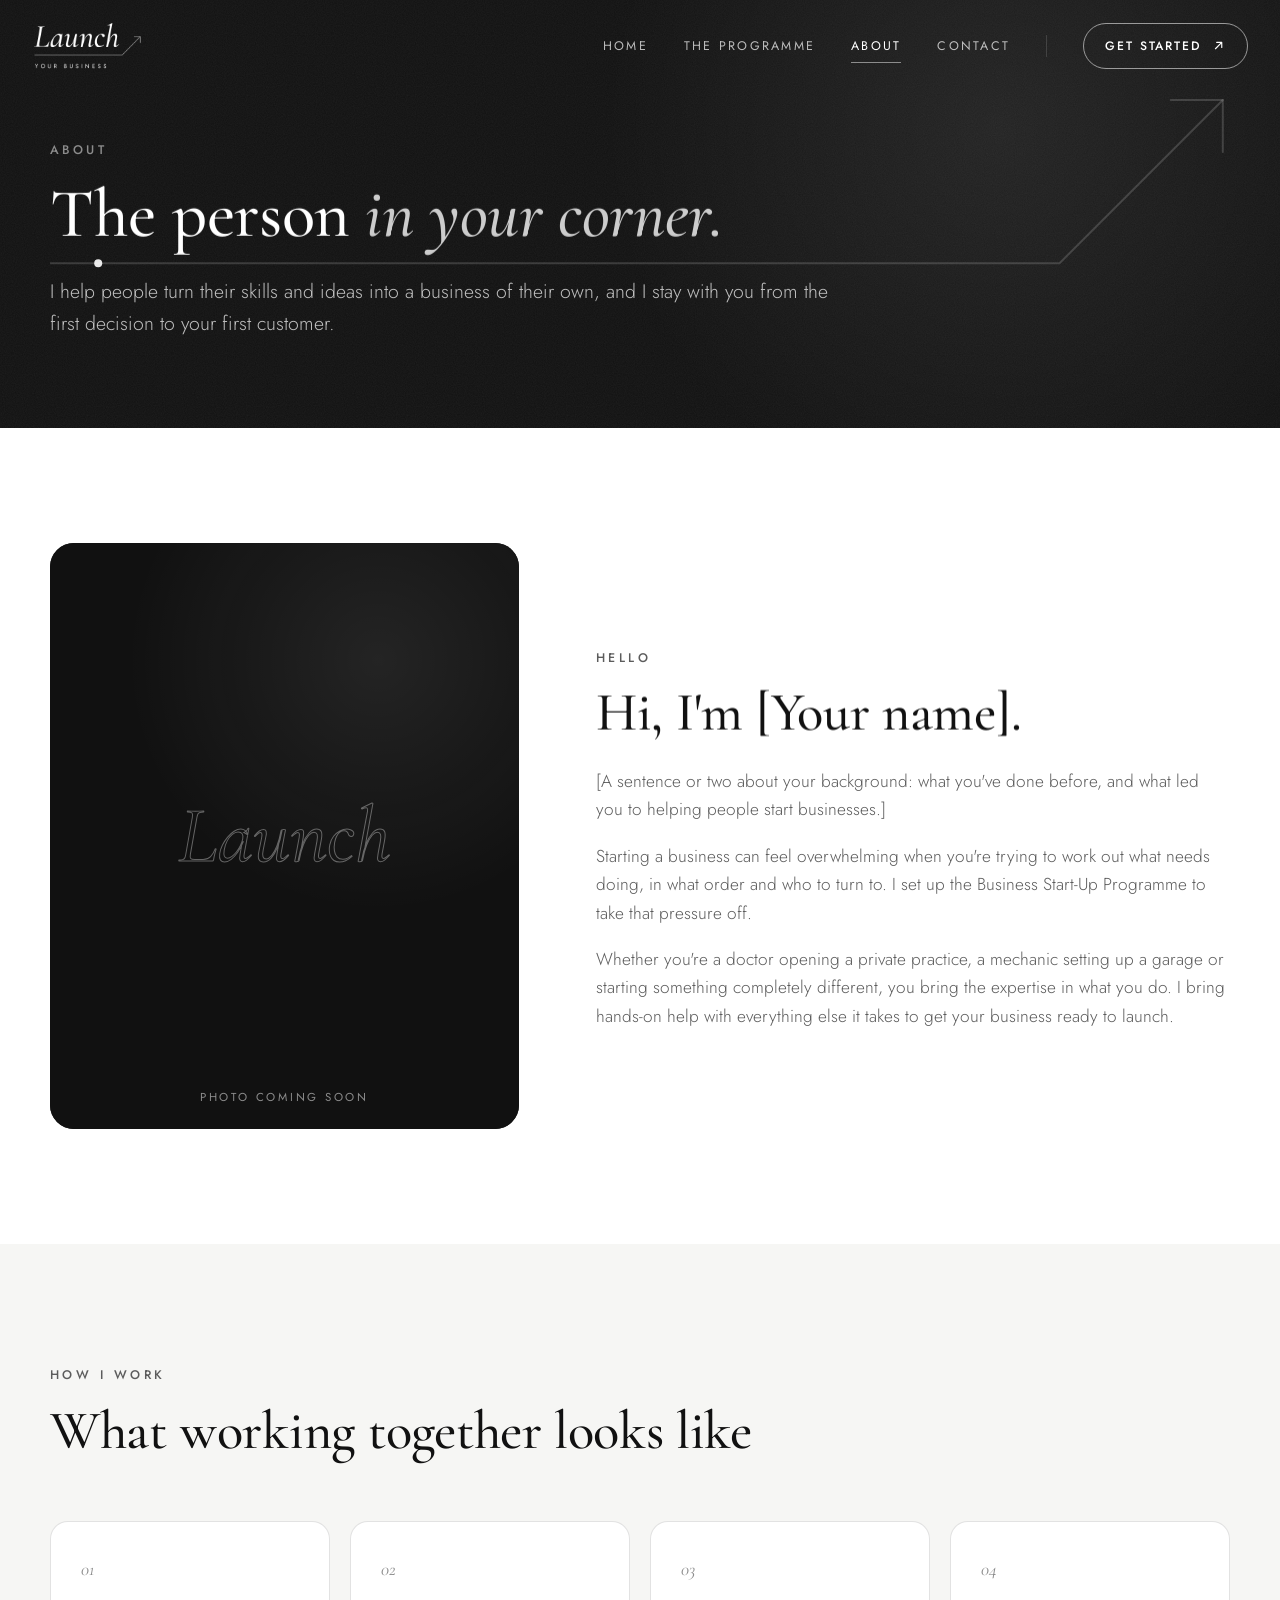
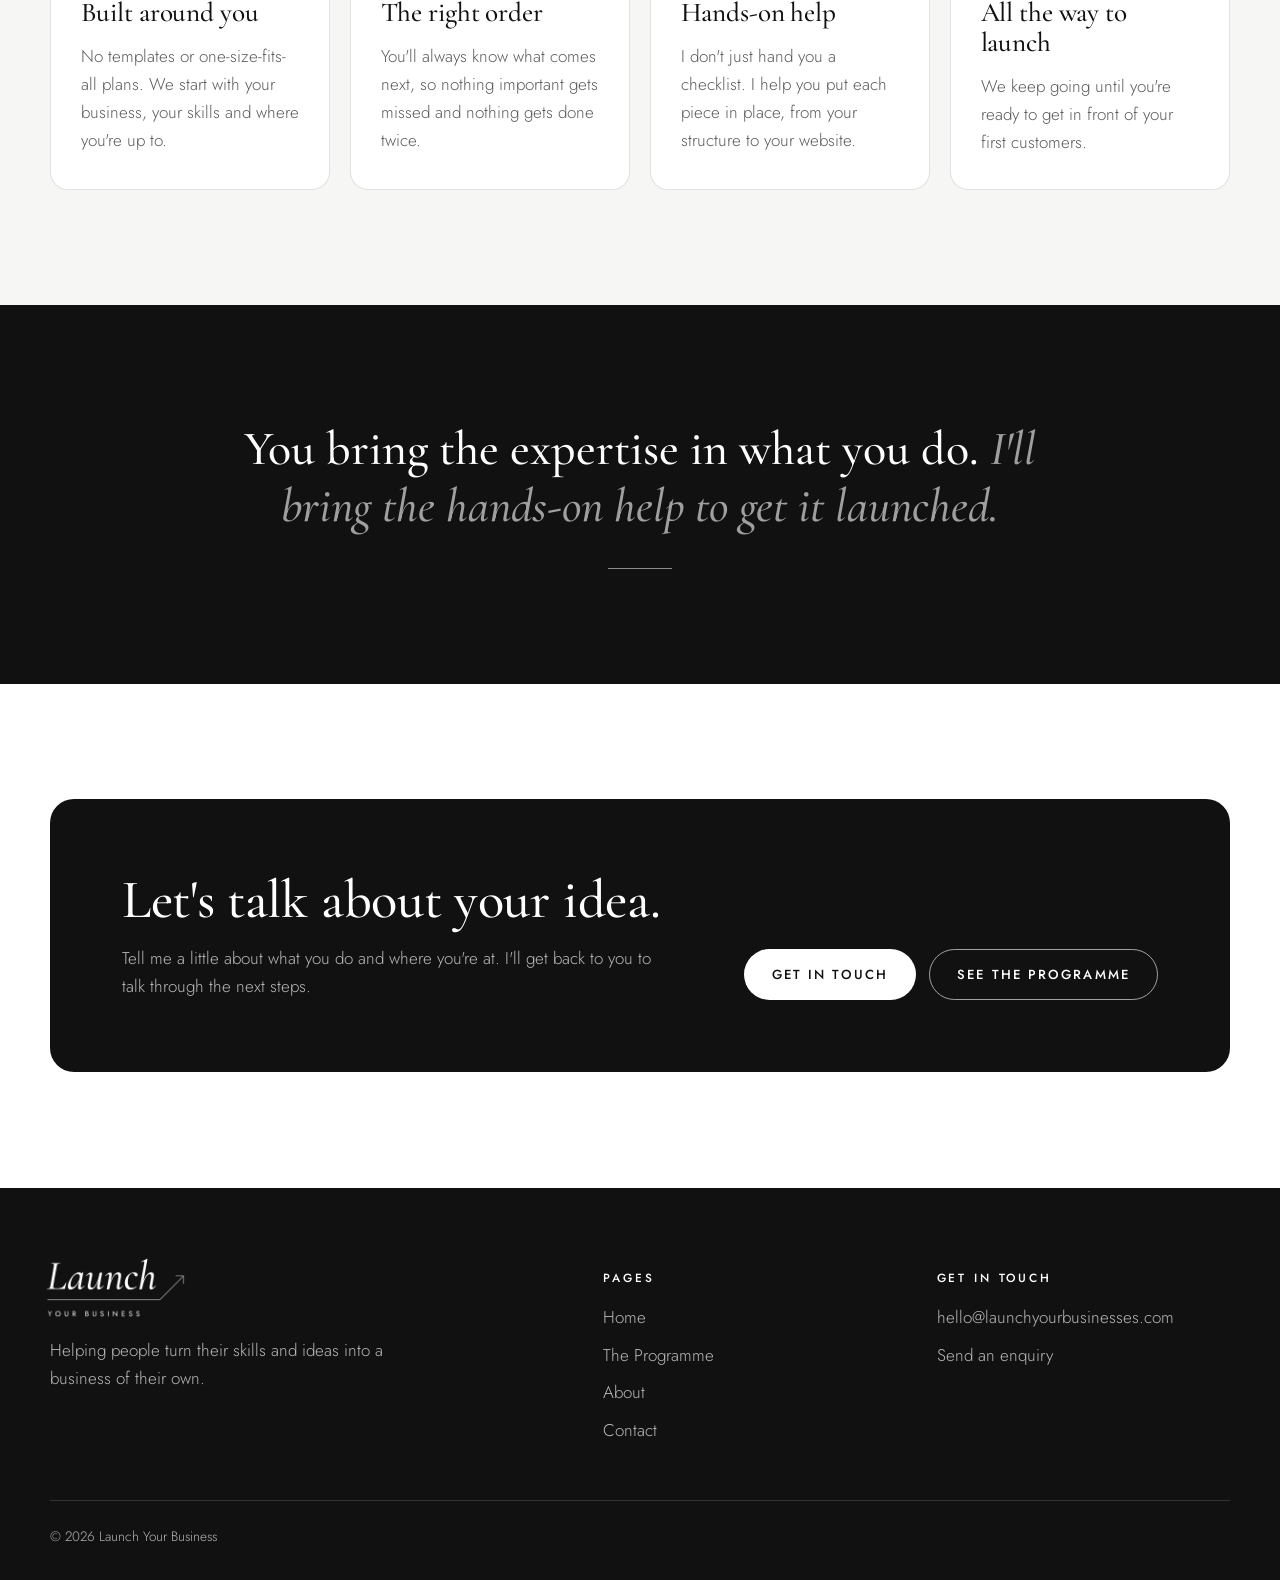
==== about/index.html @ cf75a1b1 "Add Launch Your Business site: pages, styles, brand assets, SEO files Co-Authored-By: Claude Opus 5." ====
<!DOCTYPE html>
<!--
  ============================================================
  Website designed & developed by BuildYourWeb
  https://buildyourweb.ae
  Crafted for Launch Your Business - Business Start-Up Programme.
  (c) BuildYourWeb. All rights reserved.
  ============================================================
-->
<html lang="en-GB">
  <head>
    <meta charset="UTF-8" />
    <meta name="viewport" content="width=device-width, initial-scale=1.0, viewport-fit=cover" />
    <title>About | Launch Your Business</title>
    <meta name="description" content="Meet the person behind Launch Your Business, and how the Business Start-Up Programme helps you turn your skills into a business of your own." />
    <meta name="theme-color" content="#111111" />
    <meta name="apple-mobile-web-app-status-bar-style" content="black" />
    <script>document.documentElement.classList.add("js");</script>
    <link rel="canonical" href="https://www.launchyourbusinesses.com/about/" />

    <link rel="icon" type="image/png" href="../assets/logo/favicon.png?v=1" />
    <link rel="apple-touch-icon" href="../assets/logo/favicon.png?v=1" />

    <meta property="og:type" content="website" />
    <meta property="og:url" content="https://www.launchyourbusinesses.com/about/" />
    <meta property="og:title" content="About | Launch Your Business" />
    <meta property="og:description" content="The person in your corner while you launch your business." />
    <meta property="og:image" content="https://www.launchyourbusinesses.com/assets/logo/lyb-logo.png" />
    <meta property="og:site_name" content="Launch Your Business" />
    <meta property="og:locale" content="en_GB" />
    <meta name="twitter:card" content="summary_large_image" />

    <link rel="preconnect" href="https://fonts.googleapis.com" />
    <link rel="preconnect" href="https://fonts.gstatic.com" crossorigin />
    <link href="https://fonts.googleapis.com/css2?family=Cormorant+Garamond:ital,wght@0,500;0,600;1,500&family=Jost:wght@300;400;500&display=swap" rel="stylesheet" />
    <link rel="stylesheet" href="../assets/css/style.css?v=24" />
  </head>
  <body data-page="about">
    <a class="skip-link" href="#main">Skip to content</a>
    <header class="site-header">
      <div class="container nav-wrap">
        <a class="logo" href="../" aria-label="Launch Your Business home">
          <img src="../assets/logo/lyb-logo-transparent.png" alt="Launch Your Business" width="2400" height="1071" decoding="async" />
        </a>
        <nav class="nav" id="site-nav" aria-label="Main">
          <ul class="nav-links">
            <li><a href="../" data-page-link="home">Home</a></li>
            <li><a href="../programme/" data-page-link="programme">The Programme</a></li>
            <li><a href="./" data-page-link="about">About</a></li>
            <li><a href="../contact/" data-page-link="contact">Contact</a></li>
          </ul>
          <span class="nav-divider" aria-hidden="true"></span>
          <a class="nav-cta" href="../contact/">Get started <svg viewBox="0 0 24 24" fill="none" stroke="currentColor" stroke-width="1.8" stroke-linecap="round" stroke-linejoin="round" aria-hidden="true"><path d="M7 17 17 7M9 7h8v8"/></svg></a>
        </nav>
        <button class="menu-toggle" aria-expanded="false" aria-controls="site-nav" aria-label="Open menu"><span></span><span></span><span></span></button>
      </div>
      <span class="scroll-progress" aria-hidden="true"></span>
    </header>

    <main id="main">
      <section class="hero hero--page">
        <svg class="hero-line" viewBox="0 0 1000 420" fill="none" aria-hidden="true">
          <path id="heroPath" d="M0 400 H700 L940 160" pathLength="1" stroke="currentColor" stroke-width="3" stroke-linecap="round" stroke-linejoin="round" />
          <path d="M862 160 H940 V238" pathLength="1" stroke="currentColor" stroke-width="3" stroke-linecap="round" stroke-linejoin="round" />
          <circle class="hero-dot" r="4"><animateMotion dur="9s" repeatCount="indefinite" begin="1.3s"><mpath href="#heroPath" /></animateMotion></circle>
        </svg>
        <div class="container hero-inner">
          <span class="eyebrow hero-anim">About</span>
          <h1 data-split>The person <em>in your corner.</em></h1>
          <p class="lead hero-anim" style="--i:1">I help people turn their skills and ideas into a business of their own, and I stay with you from the first decision to your first customer.</p>
        </div>
      </section>

      <section class="section">
        <div class="container about-intro">
          <figure class="portrait reveal">
            <!-- Replace with the owner's photo: <img src="../assets/images/owner.jpg" alt="[Name], founder of Launch Your Business" /> -->
            <div class="portrait-placeholder" aria-hidden="true">
              <span class="portrait-mark">Launch</span>
              <span class="portrait-note">Photo coming soon</span>
            </div>
          </figure>
          <div class="about-copy">
            <span class="eyebrow reveal">Hello</span>
            <h2 data-split>Hi, I'm [Your name].</h2>
            <div class="about-body reveal">
              <p>[A sentence or two about your background: what you've done before, and what led you to helping people start businesses.]</p>
              <p>Starting a business can feel overwhelming when you're trying to work out what needs doing, in what order and who to turn to. I set up the Business Start-Up Programme to take that pressure off.</p>
              <p>Whether you're a doctor opening a private practice, a mechanic setting up a garage or starting something completely different, you bring the expertise in what you do. I bring hands-on help with everything else it takes to get your business ready to launch.</p>
            </div>
          </div>
        </div>
      </section>

      <section class="section section--paper">
        <div class="container">
          <div class="section-head reveal">
            <span class="eyebrow">How I work</span>
            <h2 data-split>What working together looks like</h2>
          </div>
          <ul class="areas values swipe-row">
            <li class="area reveal">
              <span class="area-num">01</span>
              <h3>Built around you</h3>
              <p>No templates or one-size-fits-all plans. We start with your business, your skills and where you're up to.</p>
            </li>
            <li class="area reveal">
              <span class="area-num">02</span>
              <h3>The right order</h3>
              <p>You'll always know what comes next, so nothing important gets missed and nothing gets done twice.</p>
            </li>
            <li class="area reveal">
              <span class="area-num">03</span>
              <h3>Hands-on help</h3>
              <p>I don't just hand you a checklist. I help you put each piece in place, from your structure to your website.</p>
            </li>
            <li class="area reveal">
              <span class="area-num">04</span>
              <h3>All the way to launch</h3>
              <p>We keep going until you're ready to get in front of your first customers.</p>
            </li>
          </ul>
          <span class="swipe-hint" aria-hidden="true">Swipe to see more →</span>
        </div>
      </section>

      <section class="section dark">
        <div class="container quote reveal">
          <p data-scrub>You bring the expertise in what you do. <em>I'll bring the hands-on help to get it launched.</em></p>
          <div class="quote-rule"></div>
        </div>
      </section>

      <section class="section">
        <div class="container">
          <div class="cta reveal">
            <div>
              <h2 data-split>Let's talk about your idea.</h2>
              <p>Tell me a little about what you do and where you're at. I'll get back to you to talk through the next steps.</p>
            </div>
            <div class="cta-actions">
              <a href="../contact/" class="btn btn-light" data-magnetic>Get in touch</a>
              <a href="../programme/" class="btn btn-ghost-light">See the programme</a>
            </div>
          </div>
        </div>
      </section>
    </main>

    <footer class="site-footer">
      <div class="container">
        <div class="footer-grid">
          <div class="footer-brand">
            <a class="logo" href="../" aria-label="Launch Your Business home">
              <img src="../assets/logo/lyb-logo-transparent.png" alt="Launch Your Business" width="2400" height="1071" decoding="async" loading="lazy" />
            </a>
            <p>Helping people turn their skills and ideas into a business of their own.</p>
          </div>
          <nav class="footer-col" aria-label="Footer">
            <h4>Pages</h4>
            <ul>
              <li><a href="../">Home</a></li>
              <li><a href="../programme/">The Programme</a></li>
              <li><a href="./">About</a></li>
              <li><a href="../contact/">Contact</a></li>
            </ul>
          </nav>
          <div class="footer-col">
            <h4>Get in touch</h4>
            <ul>
              <li><a href="mailto:hello@launchyourbusinesses.com">hello@launchyourbusinesses.com</a></li>
              <li><a href="../contact/">Send an enquiry</a></li>
            </ul>
          </div>
        </div>
        <div class="footer-bottom">
          <span>© <span data-year>2026</span> Launch Your Business</span>
        </div>
      </div>
    </footer>

    <script src="../assets/js/main.js?v=10"></script>
  </body>
</html>
---- assets/css/style.css ----
/* ==========================================================================
   Launch Your Business
   Black & white system. Cormorant Garamond for headings, Jost for everything
   else. The only accent is the grey from the logo arrow.
   ========================================================================== */

:root {
  --black: #111111;
  --black-2: #1a1a1a;
  --white: #ffffff;
  --paper: #f6f6f4;
  --grey: #8c8c8c;
  --muted: #5c5c5c;
  --line: rgba(17, 17, 17, 0.12);
  --line-strong: rgba(17, 17, 17, 0.28);
  --line-dark: rgba(255, 255, 255, 0.14);

  --serif: "Cormorant Garamond", Georgia, "Times New Roman", serif;
  --sans: "Jost", "Helvetica Neue", Arial, sans-serif;

  --max: 1180px;
  --gutter: clamp(1rem, 4vw, 2rem);
  --radius: 18px;
  --ease: cubic-bezier(0.22, 1, 0.36, 1);
}

*,
*::before,
*::after {
  box-sizing: border-box;
}

html,
body {
  overscroll-behavior: none;
}

/* no browser scrollbar: the line under the navbar shows scroll progress */
html {
  scrollbar-width: none;
}

html::-webkit-scrollbar,
body::-webkit-scrollbar {
  display: none;
}

/* iPhone Safari colours the strip behind the notch / status bar from the page
   background and any fixed header touching the top, so both must be dark.
   The white only lives on <main>. */
html {
  background: var(--black);
  scroll-behavior: smooth;
  -webkit-text-size-adjust: 100%;
}

body {
  margin: 0;
  min-height: 100vh;
  font-family: var(--sans);
  font-size: 1.0625rem;
  font-weight: 400;
  line-height: 1.65;
  color: var(--black);
  background: var(--black);
  overflow-x: hidden;
  -webkit-font-smoothing: antialiased;
}

main {
  display: block;
  background: var(--white);
}

img,
svg {
  display: block;
  max-width: 100%;
}

a {
  color: inherit;
}

h1,
h2,
h3 {
  margin: 0;
  font-family: var(--serif);
  font-weight: 500;
  line-height: 1.08;
  letter-spacing: -0.005em;
}

h1 {
  font-size: clamp(2.7rem, 6.4vw, 5.2rem);
}

h2 {
  font-size: clamp(2.1rem, 4.4vw, 3.4rem);
}

h3 {
  font-size: 1.6rem;
}

h1 em,
h2 em {
  font-style: italic;
}

p {
  margin: 0;
}

.container {
  width: min(100% - 2 * var(--gutter), var(--max));
  margin-inline: auto;
}

.skip-link {
  position: absolute;
  left: 1rem;
  top: -3rem;
  z-index: 100;
  padding: 0.6rem 1rem;
  background: var(--white);
  color: var(--black);
  border-radius: 8px;
}

.skip-link:focus {
  top: 1rem;
}

:focus-visible {
  outline: 2px solid var(--grey);
  outline-offset: 3px;
}

.eyebrow {
  display: inline-block;
  margin-bottom: 1rem;
  font-size: 0.78rem;
  font-weight: 500;
  letter-spacing: 0.28em;
  text-transform: uppercase;
  color: var(--muted);
}

.dark .eyebrow,
.hero .eyebrow {
  color: var(--grey);
}

.lead {
  font-size: clamp(1.08rem, 1.6vw, 1.22rem);
  font-weight: 300;
  color: var(--muted);
  max-width: 36rem;
}

.dark .lead,
.hero .lead {
  color: rgba(255, 255, 255, 0.72);
}

/* ---------- Buttons ---------- */

.btn {
  display: inline-flex;
  align-items: center;
  justify-content: center;
  gap: 0.6rem;
  min-height: 3.2rem;
  padding: 0.85rem 1.7rem;
  border: 1.5px solid transparent;
  border-radius: 999px;
  font: 500 0.82rem/1 var(--sans);
  letter-spacing: 0.16em;
  text-transform: uppercase;
  text-decoration: none;
  cursor: pointer;
  transition: background 0.25s var(--ease), color 0.25s var(--ease), border-color 0.25s var(--ease), transform 0.25s var(--ease);
}

.btn:hover {
  transform: translateY(-1px);
}

.btn svg {
  width: 1.05rem;
  height: 1.05rem;
}

.btn-primary {
  background: var(--black);
  color: var(--white);
}

.btn-primary:hover {
  background: #333;
}

.btn-ghost {
  border-color: var(--black);
  color: var(--black);
}

.btn-ghost:hover {
  background: var(--black);
  color: var(--white);
}

.btn-light {
  background: var(--white);
  color: var(--black);
}

.btn-light:hover {
  background: #e8e8e8;
}

.btn-ghost-light {
  border-color: rgba(255, 255, 255, 0.6);
  color: var(--white);
}

.btn-ghost-light:hover {
  background: var(--white);
  color: var(--black);
  border-color: var(--white);
}

.btn-sm {
  min-height: 2.6rem;
  padding: 0.6rem 1.2rem;
  font-size: 0.74rem;
}

.text-link {
  display: inline-flex;
  align-items: center;
  gap: 0.45rem;
  font-size: 0.82rem;
  font-weight: 500;
  letter-spacing: 0.14em;
  text-transform: uppercase;
  text-decoration: none;
  border-bottom: 1px solid currentColor;
  padding-bottom: 0.15rem;
}

/* ---------- Header ---------- */

.site-header {
  position: fixed;
  inset: 0 0 auto 0;
  z-index: 50;
  padding-top: env(safe-area-inset-top, 0px);
  color: var(--white);
  border-bottom: 1px solid transparent;
  transition: background 0.35s var(--ease), border-color 0.35s var(--ease);
}

.site-header.is-scrolled,
body.nav-open .site-header {
  background: rgba(17, 17, 17, 0.92);
  -webkit-backdrop-filter: blur(12px);
  backdrop-filter: blur(12px);
  border-bottom-color: var(--line-dark);
}

body.nav-open .site-header {
  background: var(--black);
  -webkit-backdrop-filter: none;
  backdrop-filter: none;
}

/* full-width bar: logo and links sit near the screen edges, not the content column */
.site-header .nav-wrap {
  width: 100%;
  max-width: none;
  padding-inline: clamp(1.25rem, 2.5vw, 2.5rem);
}

.nav-wrap {
  display: flex;
  align-items: center;
  justify-content: space-between;
  gap: 2rem;
  height: 5.75rem;
  transition: height 0.35s var(--ease);
}

.site-header.is-scrolled .nav-wrap {
  height: 4.75rem;
}

.logo {
  flex-shrink: 0;
}

.logo img {
  width: auto;
  height: 3.1rem;
  transition: height 0.35s var(--ease);
}

.site-header.is-scrolled .logo img {
  height: 2.7rem;
}

.nav {
  display: flex;
  align-items: center;
  gap: 2.25rem;
}

.nav-links {
  display: flex;
  align-items: center;
  gap: 2.25rem;
  margin: 0;
  padding: 0;
  list-style: none;
}

.nav-links a {
  position: relative;
  display: block;
  padding: 0.4rem 0;
  font-size: 0.78rem;
  font-weight: 400;
  letter-spacing: 0.18em;
  text-transform: uppercase;
  text-decoration: none;
  color: rgba(255, 255, 255, 0.7);
  transition: color 0.25s;
}

/* underline that draws in from the left, like the logo's line */
.nav-links a::after {
  content: "";
  position: absolute;
  left: 0;
  right: 0;
  bottom: 0;
  height: 1px;
  background: var(--white);
  transform: scaleX(0);
  transform-origin: right;
  transition: transform 0.4s var(--ease);
}

.nav-links a:hover {
  color: var(--white);
}

.nav-links a:hover::after {
  transform: scaleX(1);
  transform-origin: left;
}

.nav-links a.active {
  color: var(--white);
}

.nav-links a.active::after {
  background: var(--grey);
  transform: scaleX(1);
}

.nav-divider {
  width: 1px;
  height: 1.4rem;
  background: var(--line-dark);
}

.nav-cta {
  display: inline-flex;
  align-items: center;
  gap: 0.55rem;
  padding: 0.75rem 1.3rem;
  border: 1px solid rgba(255, 255, 255, 0.55);
  border-radius: 999px;
  font-size: 0.76rem;
  font-weight: 500;
  letter-spacing: 0.16em;
  text-transform: uppercase;
  text-decoration: none;
  color: var(--white);
  transition: background 0.25s, color 0.25s, border-color 0.25s;
}

.nav-cta svg {
  width: 0.95rem;
  height: 0.95rem;
  transition: transform 0.35s var(--ease);
}

.nav-cta:hover {
  background: var(--white);
  border-color: var(--white);
  color: var(--black);
}

.nav-cta:hover svg {
  transform: translate(2px, -2px);
}

.menu-toggle {
  display: none;
  position: relative;
  width: 2.75rem;
  height: 2.75rem;
  margin-right: -0.5rem;
  padding: 0;
  border: 0;
  background: none;
  cursor: pointer;
}

.menu-toggle span {
  position: absolute;
  right: 0.5rem;
  width: 1.5rem;
  height: 1.5px;
  background: var(--white);
  transition: transform 0.3s var(--ease), opacity 0.2s, width 0.3s var(--ease), top 0.3s var(--ease);
}

.menu-toggle span:nth-child(1) {
  top: 34%;
}

.menu-toggle span:nth-child(2) {
  top: 50%;
  width: 1rem;
}

.menu-toggle span:nth-child(3) {
  top: 66%;
}

.menu-toggle[aria-expanded="true"] span:nth-child(1) {
  top: 50%;
  transform: rotate(45deg);
}

.menu-toggle[aria-expanded="true"] span:nth-child(2) {
  opacity: 0;
}

.menu-toggle[aria-expanded="true"] span:nth-child(3) {
  top: 50%;
  transform: rotate(-45deg);
}

@media (max-width: 860px) {
  .menu-toggle {
    display: block;
  }

  .nav-wrap,
  .site-header.is-scrolled .nav-wrap {
    height: 4.75rem;
  }

  /* compact menu that drops down on the right, under the menu button */
  .nav {
    position: absolute;
    top: calc(100% + 0.5rem);
    right: clamp(1rem, 2.5vw, 2.5rem);
    flex-direction: column;
    align-items: stretch;
    gap: 0;
    width: max-content;
    min-width: 12rem;
    max-width: calc(100vw - 2rem);
    padding: 0.5rem;
    border: 1px solid rgba(255, 255, 255, 0.14);
    border-radius: 16px;
    background: var(--black);
    box-shadow: 0 22px 44px -16px rgba(0, 0, 0, 0.65);
    opacity: 0;
    visibility: hidden;
    transform: translateY(-6px) scale(0.96);
    transform-origin: top right;
    transition: opacity 0.22s ease, transform 0.28s var(--ease), visibility 0.22s;
  }

  body.nav-open .nav {
    opacity: 1;
    visibility: visible;
    transform: none;
  }

  .nav-links {
    flex-direction: column;
    align-items: stretch;
    gap: 0.15rem;
  }

  .nav-links a {
    display: flex;
    align-items: center;
    justify-content: space-between;
    gap: 1.25rem;
    padding: 0.75rem 0.9rem;
    border-radius: 10px;
    font-size: 0.8rem;
    color: rgba(255, 255, 255, 0.75);
    transition: background 0.2s, color 0.2s;
  }

  .nav-links a:hover,
  .nav-links a.active {
    background: rgba(255, 255, 255, 0.07);
    color: var(--white);
  }

  .nav-links a::after {
    display: none;
  }

  .nav-links a.active::before {
    content: "";
    order: 2;
    flex-shrink: 0;
    width: 0.35rem;
    height: 0.35rem;
    border-radius: 50%;
    background: var(--white);
  }

  .nav-divider {
    display: block;
    width: auto;
    height: 1px;
    margin: 0.4rem 0.4rem;
  }

  .nav-cta {
    justify-content: center;
    padding: 0.8rem 1rem;
    border-radius: 10px;
    background: var(--white);
    border-color: var(--white);
    color: var(--black);
    font-size: 0.74rem;
  }
}

/* ---------- Hero ---------- */

.hero {
  position: relative;
  overflow: hidden;
  padding: clamp(7rem, 10.5vw, 8.75rem) 0 clamp(5rem, 9vw, 7.5rem);
  background: var(--black);
  color: var(--white);
}

/* the logo's rising line, drawn large behind the hero */
.hero-line {
  position: absolute;
  right: clamp(1.5rem, 4vw, 5rem);
  top: 6rem;
  width: min(66vw, 1150px);
  height: auto;
  color: rgba(255, 255, 255, 0.09);
  pointer-events: none;
}

.hero-inner {
  position: relative;
}

.hero-inner > * {
  max-width: 50rem;
}

.hero h1 {
  margin-bottom: 1.5rem;
}

.hero h1 em {
  color: rgba(255, 255, 255, 0.78);
}

.hero-actions {
  display: flex;
  flex-wrap: wrap;
  gap: 0.85rem;
  margin-top: 2.4rem;
}

.hero-facts {
  display: flex;
  flex-wrap: wrap;
  gap: 0.6rem 2rem;
  margin: 3rem 0 0;
  padding: 1.6rem 0 0;
  list-style: none;
  border-top: 1px solid var(--line-dark);
  font-size: 0.9rem;
  color: rgba(255, 255, 255, 0.65);
}

.hero-facts li {
  display: flex;
  align-items: center;
  gap: 0.7rem;
}

.fact-icon {
  flex-shrink: 0;
  width: 1.35rem;
  height: 1.35rem;
  color: rgba(255, 255, 255, 0.85);
}

/* Page hero (inner pages) */
.hero--page {
  padding-bottom: clamp(4rem, 7vw, 5.5rem);
}

.hero--page h1 {
  font-size: clamp(2.5rem, 5.4vw, 4.3rem);
}

/* ---------- Sections ---------- */

.section {
  padding-block: clamp(4.5rem, 9vw, 7.5rem);
}

.section--tight {
  padding-top: 0;
}

.section--paper {
  background: var(--paper);
}

.dark {
  background: var(--black);
  color: var(--white);
}

.section-head {
  max-width: 44rem;
  margin-bottom: clamp(2.5rem, 5vw, 3.75rem);
}

.section-head p {
  margin-top: 1.1rem;
  font-size: 1.08rem;
  font-weight: 300;
  color: var(--muted);
}

.dark .section-head p {
  color: rgba(255, 255, 255, 0.7);
}

.section-head--split {
  display: grid;
  grid-template-columns: minmax(0, 1fr) auto;
  align-items: end;
  gap: 1rem 2rem;
  max-width: none;
}

.section-head--split > div {
  max-width: 44rem;
}

/* ---------- Intro / statement ---------- */

.statement {
  display: grid;
  grid-template-columns: minmax(0, 0.9fr) minmax(0, 1.1fr);
  gap: clamp(2rem, 6vw, 6rem);
  align-items: start;
}

.statement h2 {
  font-size: clamp(2rem, 3.8vw, 3rem);
}

.statement-body {
  display: grid;
  gap: 1.25rem;
  font-size: 1.1rem;
  font-weight: 300;
  color: var(--muted);
}

.statement-body strong {
  font-weight: 500;
  color: var(--black);
}

/* ---------- Area cards (what we work on) ---------- */

.areas {
  display: grid;
  grid-template-columns: repeat(3, minmax(0, 1fr));
  gap: 1.25rem;
  margin: 0;
  padding: 0;
  list-style: none;
}

.area {
  position: relative;
  display: flex;
  flex-direction: column;
  gap: 0.9rem;
  min-height: 100%;
  padding: 2rem 1.85rem 2.1rem;
  border: 1px solid var(--line);
  border-radius: var(--radius);
  background: var(--white);
  transition: border-color 0.3s var(--ease), transform 0.3s var(--ease);
}

.area:hover {
  border-color: var(--line-strong);
  transform: translateY(-3px);
}

.area-num {
  font-family: var(--serif);
  font-style: italic;
  font-size: 1.15rem;
  color: var(--grey);
}

.area-icon {
  width: 2.6rem;
  height: 2.6rem;
  color: var(--black);
}

.area h3 {
  font-size: 1.7rem;
}

.area p {
  font-weight: 300;
  color: var(--muted);
}

.area--cta {
  justify-content: space-between;
  background: var(--black);
  color: var(--white);
  border-color: var(--black);
}

.area--cta h3 {
  font-size: 1.9rem;
}

.area--cta p {
  color: rgba(255, 255, 255, 0.7);
}

.area--cta .text-link {
  align-self: flex-start;
}

@media (max-width: 960px) {
  .areas {
    grid-template-columns: repeat(2, minmax(0, 1fr));
  }
}

/* ---------- Who it's for ---------- */

.people {
  display: grid;
  grid-template-columns: repeat(3, minmax(0, 1fr));
  gap: 1.25rem;
}

.person {
  padding: 2.1rem 1.9rem;
  border-radius: var(--radius);
  border: 1px solid var(--line-dark);
  background: var(--black-2);
}

.person-tag {
  display: block;
  margin-bottom: 1.1rem;
  font-size: 0.74rem;
  letter-spacing: 0.24em;
  text-transform: uppercase;
  color: var(--grey);
}

.person h3 {
  margin-bottom: 0.8rem;
  font-size: 1.75rem;
}

.person p {
  font-weight: 300;
  color: rgba(255, 255, 255, 0.7);
}

/* ---------- Process ---------- */

.process {
  display: grid;
  grid-template-columns: repeat(4, minmax(0, 1fr));
  gap: 1.25rem;
  margin: 0;
  padding: 0;
  list-style: none;
  counter-reset: step;
}

.process li {
  position: relative;
  padding-top: 3.6rem;
  counter-increment: step;
}

.process li::before {
  content: "0" counter(step);
  position: absolute;
  top: 0;
  left: 0;
  font-family: var(--serif);
  font-style: italic;
  font-size: 2rem;
  line-height: 1;
}

.process li::after {
  content: "";
  position: absolute;
  top: 1rem;
  left: 3.4rem;
  right: 0;
  height: 1px;
  background: var(--line-strong);
}

.process li:last-child::after {
  right: auto;
  width: 2.2rem;
}

.process h3 {
  margin-bottom: 0.6rem;
  font-size: 1.5rem;
}

.process p {
  font-weight: 300;
  color: var(--muted);
}

@media (max-width: 960px) {
  .process {
    grid-template-columns: repeat(2, minmax(0, 1fr));
    gap: 2.5rem 1.5rem;
  }
}

/* ---------- Quote band ---------- */

.quote {
  max-width: 54rem;
  margin-inline: auto;
  text-align: center;
}

.quote p {
  font-family: var(--serif);
  font-size: clamp(1.9rem, 4vw, 3rem);
  font-weight: 500;
  line-height: 1.2;
}

.quote p em {
  color: var(--muted);
}

.quote-rule {
  width: 4rem;
  height: 1px;
  margin: 2rem auto 0;
  background: var(--grey);
}

/* ---------- Detail rows (programme page) ---------- */

.details {
  display: grid;
  gap: 0;
  border-top: 1px solid var(--line);
}

.detail {
  display: grid;
  grid-template-columns: 5rem minmax(0, 0.9fr) minmax(0, 1.3fr);
  gap: 1.5rem 2.5rem;
  padding: 2.75rem 0;
  border-bottom: 1px solid var(--line);
}

.detail-num {
  font-family: var(--serif);
  font-style: italic;
  font-size: 2.2rem;
  line-height: 1;
  color: var(--grey);
}

.detail h3 {
  font-size: clamp(1.8rem, 3vw, 2.3rem);
}

.detail-copy {
  display: grid;
  gap: 1rem;
  font-weight: 300;
  color: var(--muted);
}

.detail-list {
  display: grid;
  gap: 0.55rem;
  margin: 0.4rem 0 0;
  padding: 0;
  list-style: none;
  color: var(--black);
  font-weight: 400;
}

.detail-list li {
  position: relative;
  padding-left: 1.9rem;
}

.detail-list li::before {
  content: "";
  position: absolute;
  left: 0;
  top: 0.2em;
  width: 1.15rem;
  height: 1.15rem;
  background: url("data:image/svg+xml,%3Csvg xmlns='http://www.w3.org/2000/svg' viewBox='0 0 24 24' fill='none' stroke='%23111111' stroke-width='1.8' stroke-linecap='round' stroke-linejoin='round'%3E%3Cpath d='M4.5 12.5 9.5 17.5 19.5 6.5'/%3E%3C/svg%3E") center / contain no-repeat;
}

/* ---------- CTA band ---------- */

.cta {
  display: grid;
  grid-template-columns: minmax(0, 1fr) auto;
  align-items: end;
  gap: 2rem 3rem;
  padding: clamp(2.5rem, 6vw, 4.5rem);
  border-radius: calc(var(--radius) + 6px);
  background: var(--black);
  color: var(--white);
}

.cta h2 {
  margin-bottom: 0.9rem;
}

.cta p {
  max-width: 34rem;
  font-weight: 300;
  color: rgba(255, 255, 255, 0.7);
}

.cta-actions {
  display: flex;
  flex-wrap: wrap;
  gap: 0.8rem;
}

.dark .cta {
  background: var(--white);
  color: var(--black);
}

.dark .cta p {
  color: var(--muted);
}

@media (max-width: 860px) {
  .cta {
    grid-template-columns: 1fr;
    align-items: start;
  }
}

/* ---------- Contact ---------- */

.contact-grid {
  display: grid;
  grid-template-columns: minmax(0, 1.35fr) minmax(0, 0.85fr);
  gap: clamp(2rem, 5vw, 4rem);
  align-items: start;
}

.form {
  display: grid;
  grid-template-columns: repeat(2, minmax(0, 1fr));
  gap: 1.25rem;
}

.field {
  display: grid;
  gap: 0.45rem;
}

.field--full {
  grid-column: 1 / -1;
}

.field label {
  font-size: 0.78rem;
  font-weight: 500;
  letter-spacing: 0.14em;
  text-transform: uppercase;
}

.req {
  color: var(--grey);
}

.field input,
.field select,
.field textarea {
  width: 100%;
  padding: 0.95rem 1.05rem;
  border: 1px solid var(--line-strong);
  border-radius: 12px;
  background: var(--white);
  font: 400 1rem/1.4 var(--sans);
  color: var(--black);
  transition: border-color 0.2s;
}

.field select {
  appearance: none;
  background-image: url("data:image/svg+xml,%3Csvg xmlns='http://www.w3.org/2000/svg' viewBox='0 0 12 8'%3E%3Cpath d='M1 1l5 5 5-5' fill='none' stroke='%23111' stroke-width='1.5'/%3E%3C/svg%3E");
  background-repeat: no-repeat;
  background-position: right 1rem center;
  background-size: 0.75rem;
  padding-right: 2.5rem;
}

.field textarea {
  min-height: 9rem;
  resize: vertical;
}

.field input:focus,
.field select:focus,
.field textarea:focus {
  outline: none;
  border-color: var(--black);
}

.field.has-error input,
.field.has-error select,
.field.has-error textarea {
  border-color: #b3261e;
}

.checkbox-label {
  display: flex;
  gap: 0.7rem;
  align-items: flex-start;
  font-size: 0.95rem !important;
  font-weight: 300 !important;
  letter-spacing: 0 !important;
  text-transform: none !important;
}

.checkbox-label input {
  width: 1.15rem;
  height: 1.15rem;
  margin-top: 0.2rem;
  accent-color: var(--black);
}

.form-actions {
  grid-column: 1 / -1;
  display: flex;
  flex-wrap: wrap;
  align-items: center;
  gap: 1rem 1.5rem;
}

.status {
  font-size: 0.95rem;
}

.status.error {
  color: #b3261e;
}

.status.success {
  color: var(--black);
}

.contact-card {
  display: grid;
  gap: 1.4rem;
  padding: 2.2rem 2rem;
  border-radius: var(--radius);
  background: var(--black);
  color: var(--white);
}

.contact-card h3 {
  font-size: 1.9rem;
}

.contact-card p {
  font-weight: 300;
  color: rgba(255, 255, 255, 0.7);
}

.contact-row {
  display: grid;
  gap: 0.2rem;
  padding-top: 1.1rem;
  border-top: 1px solid var(--line-dark);
}

.contact-row span {
  font-size: 0.72rem;
  letter-spacing: 0.22em;
  text-transform: uppercase;
  color: var(--grey);
}

.contact-row a {
  font-size: 1.05rem;
  text-decoration: none;
  color: var(--white);
  word-break: break-word;
}

.contact-row a:hover {
  text-decoration: underline;
}

.contact-note {
  margin-top: 1.25rem;
  padding: 1.5rem 1.6rem;
  border: 1px solid var(--line);
  border-radius: var(--radius);
}

.contact-note h3 {
  margin-bottom: 0.5rem;
  font-size: 1.4rem;
}

.contact-note p {
  font-weight: 300;
  color: var(--muted);
}

@media (max-width: 860px) {
  .contact-grid {
    grid-template-columns: 1fr;
  }
}

/* ---------- Footer ---------- */

.site-footer {
  padding: clamp(3.5rem, 7vw, 5rem) 0 2rem;
  background: var(--black);
  color: rgba(255, 255, 255, 0.7);
}

.footer-grid {
  display: grid;
  grid-template-columns: minmax(0, 1.4fr) repeat(2, minmax(0, 0.8fr));
  gap: 2.5rem;
}

.footer-brand .logo img {
  height: 4rem;
  margin: -0.75rem 0 1rem -0.4rem;
}

.footer-brand p {
  max-width: 22rem;
  font-weight: 300;
}

.footer-col h4 {
  margin: 0 0 1rem;
  font-size: 0.74rem;
  font-weight: 500;
  letter-spacing: 0.24em;
  text-transform: uppercase;
  color: var(--white);
}

.footer-col ul {
  display: grid;
  gap: 0.6rem;
  margin: 0;
  padding: 0;
  list-style: none;
}

.footer-col a {
  text-decoration: none;
  font-weight: 300;
}

.footer-col a:hover {
  color: var(--white);
}

.footer-bottom {
  display: flex;
  flex-wrap: wrap;
  justify-content: space-between;
  gap: 0.75rem 2rem;
  margin-top: 3.5rem;
  padding-top: 1.5rem;
  border-top: 1px solid var(--line-dark);
  font-size: 0.85rem;
  font-weight: 300;
}

.footer-bottom a {
  text-decoration: none;
}

.footer-bottom a:hover {
  color: var(--white);
}

@media (max-width: 760px) {
  .footer-grid {
    grid-template-columns: 1fr 1fr;
  }

  .footer-brand {
    grid-column: 1 / -1;
  }
}

/* ---------- Toast ---------- */

.toast {
  position: fixed;
  left: 50%;
  bottom: 1.5rem;
  z-index: 80;
  width: min(92vw, 28rem);
  padding: 1.1rem 1.4rem;
  border-radius: 14px;
  background: var(--black);
  color: var(--white);
  text-align: center;
  box-shadow: 0 18px 40px rgba(0, 0, 0, 0.25);
  opacity: 0;
  visibility: hidden;
  transform: translate(-50%, 12px);
  transition: opacity 0.3s, transform 0.3s var(--ease), visibility 0.3s;
}

.toast.show {
  opacity: 1;
  visibility: visible;
  transform: translate(-50%, 0);
}

/* ---------- Reveal ---------- */

@media (prefers-reduced-motion: no-preference) {
  .js .reveal {
    opacity: 0;
    transform: translateY(18px);
    transition: opacity 0.6s var(--ease), transform 0.6s var(--ease);
  }

  .js .reveal.is-visible {
    opacity: 1;
    transform: none;
  }
}

@media (prefers-reduced-motion: reduce) {
  html {
    scroll-behavior: auto;
  }

  *,
  *::before,
  *::after {
    transition: none !important;
  }
}

/* ==========================================================================
   Compact phone layout
   Less vertical scrolling: tighter rhythm, swipe rows instead of tall
   stacks of big cards (same approach as Build Your Web and Rejuvenate).
   ========================================================================== */

.swipe-hint {
  display: none;
}

@media (max-width: 640px) {
  body {
    font-size: 1rem;
  }

  h1 {
    font-size: 2.6rem;
  }

  h2 {
    font-size: 2rem;
  }

  .eyebrow {
    margin-bottom: 0.7rem;
    font-size: 0.7rem;
  }

  .nav-wrap,
  .site-header.is-scrolled .nav-wrap {
    height: 4.5rem;
  }

  .logo img,
  .site-header.is-scrolled .logo img {
    height: 2.5rem;
  }


  .section {
    padding-block: 3.25rem;
  }

  .section--tight {
    padding-top: 0;
  }

  .section-head {
    margin-bottom: 1.6rem;
  }

  .section-head p {
    margin-top: 0.7rem;
    font-size: 1rem;
  }

  .section-head--split {
    grid-template-columns: 1fr;
  }

  .section-head--split .text-link {
    justify-self: start;
  }

  /* Hero */
  .hero {
    padding: 6.75rem 0 3.5rem;
  }

  .hero h1 {
    margin-bottom: 1.1rem;
  }



  .hero-actions {
    margin-top: 1.8rem;
  }

  .hero-actions .btn {
    flex: 1 1 100%;
  }

  .hero-facts {
    margin-top: 2.2rem;
    padding-top: 1.2rem;
    gap: 0.45rem;
    flex-direction: column;
    font-size: 0.85rem;
  }

  .hero--page {
    padding-bottom: 3rem;
  }

  .hero--page h1 {
    font-size: 2.4rem;
  }

  /* Statement */
  .statement {
    grid-template-columns: 1fr;
    gap: 1.1rem;
  }

  .statement h2 {
    font-size: 1.9rem;
  }

  .statement-body {
    gap: 0.9rem;
    font-size: 1rem;
  }

  /* Swipe rows: area cards + people cards */
  .swipe-row {
    display: flex;
    gap: 0.8rem;
    margin-inline: calc(-1 * var(--gutter));
    padding: 0 var(--gutter) 0.4rem;
    overflow-x: auto;
    scroll-snap-type: x mandatory;
    scroll-padding-inline: var(--gutter);
    scrollbar-width: none;
  }

  .swipe-row::-webkit-scrollbar {
    display: none;
  }

  .swipe-row > * {
    flex: 0 0 80%;
    scroll-snap-align: start;
  }

  .js .swipe-row .reveal {
    opacity: 1;
    transform: none;
  }

  .swipe-hint {
    display: block;
    margin-top: 0.4rem;
    font-size: 0.72rem;
    letter-spacing: 0.14em;
    text-transform: uppercase;
    color: var(--grey);
  }

  .area {
    gap: 0.6rem;
    padding: 1.4rem 1.3rem 1.5rem;
  }

  .area:hover {
    transform: none;
  }

  .area-icon {
    width: 2.1rem;
    height: 2.1rem;
  }

  .area h3,
  .area--cta h3 {
    font-size: 1.45rem;
  }

  .area p {
    font-size: 0.95rem;
  }

  .person {
    padding: 1.5rem 1.35rem;
  }

  .person h3 {
    font-size: 1.45rem;
  }

  .person p {
    font-size: 0.95rem;
  }

  /* Process: compact numbered list */
  .process {
    grid-template-columns: 1fr;
    gap: 0;
  }

  .process li {
    display: grid;
    grid-template-columns: 2.6rem 1fr;
    padding: 1.1rem 0;
    border-bottom: 1px solid var(--line);
  }

  .process li:first-child {
    border-top: 1px solid var(--line);
  }

  .process li::before {
    position: static;
    grid-row: span 2;
    font-size: 1.4rem;
  }

  .process li::after {
    display: none;
  }

  .process h3 {
    margin-bottom: 0.25rem;
    font-size: 1.3rem;
  }

  .process p {
    font-size: 0.95rem;
  }

  /* Quote */
  .quote p {
    font-size: 1.65rem;
  }

  .quote-rule {
    margin-top: 1.3rem;
  }

  /* Programme detail rows */
  .detail {
    grid-template-columns: 2.6rem 1fr;
    gap: 0.6rem 0.4rem;
    padding: 1.6rem 0;
  }

  .detail-num {
    font-size: 1.5rem;
  }

  .detail h3 {
    font-size: 1.6rem;
  }

  .detail-copy {
    grid-column: 2;
    gap: 0.7rem;
    font-size: 0.97rem;
  }

  /* CTA */
  .cta {
    gap: 1.4rem;
    padding: 2rem 1.4rem;
  }

  .cta h2 {
    font-size: 1.85rem;
  }

  .cta-actions .btn {
    flex: 1 1 100%;
  }

  /* Contact */
  .form {
    grid-template-columns: 1fr;
    gap: 1rem;
  }

  .form-actions .btn {
    width: 100%;
  }

  .contact-card {
    padding: 1.6rem 1.4rem;
    gap: 1.1rem;
  }

  /* Footer */
  .site-footer {
    padding-top: 2.75rem;
  }

  .footer-grid {
    gap: 1.75rem;
  }

  .footer-bottom {
    margin-top: 2.25rem;
    flex-direction: column;
  }
}

/* ---------- Dark variants & anchors ---------- */

.dark .process p {
  color: rgba(255, 255, 255, 0.7);
}

.dark .process li::after {
  background: var(--line-dark);
}

#contact-form {
  scroll-margin-top: 6.5rem;
}

@media (max-width: 640px) {
  .dark .process li {
    border-color: var(--line-dark);
  }
}

/* ---------- About page ---------- */

.about-intro {
  display: grid;
  grid-template-columns: minmax(0, 0.85fr) minmax(0, 1.15fr);
  gap: clamp(2rem, 6vw, 5.5rem);
  align-items: center;
}

.portrait {
  margin: 0;
  aspect-ratio: 4 / 5;
  border-radius: calc(var(--radius) + 6px);
  overflow: hidden;
  background: var(--black);
}

.portrait img {
  width: 100%;
  height: 100%;
  object-fit: cover;
}

.portrait-placeholder {
  position: relative;
  display: grid;
  place-items: center;
  height: 100%;
  color: var(--white);
  background:
    radial-gradient(420px circle at 70% 20%, rgba(255, 255, 255, 0.08), transparent 60%),
    var(--black);
}

.portrait-mark {
  font-family: var(--serif);
  font-style: italic;
  font-size: clamp(3rem, 7vw, 5rem);
  color: transparent;
  -webkit-text-stroke: 1px rgba(255, 255, 255, 0.35);
}

.portrait-note {
  position: absolute;
  bottom: 1.4rem;
  left: 0;
  right: 0;
  text-align: center;
  font-size: 0.72rem;
  letter-spacing: 0.24em;
  text-transform: uppercase;
  color: var(--grey);
}

.about-copy h2 {
  margin-bottom: 1.5rem;
}

.about-body {
  display: grid;
  gap: 1.1rem;
  font-size: 1.08rem;
  font-weight: 300;
  color: var(--muted);
}

.values {
  grid-template-columns: repeat(4, minmax(0, 1fr));
}

.dark .quote p em {
  color: rgba(255, 255, 255, 0.6);
}

@media (max-width: 960px) {
  .values {
    grid-template-columns: repeat(2, minmax(0, 1fr));
  }
}

@media (max-width: 760px) {
  .about-intro {
    grid-template-columns: 1fr;
  }

  .portrait {
    aspect-ratio: 5 / 4;
  }
}

@media (max-width: 640px) {
  .about-intro {
    gap: 1.5rem;
  }

  .about-body {
    font-size: 1rem;
  }
}

/* ==========================================================================
   Motion & effects
   Everything here has a no-JS / reduced-motion fallback: content is always
   visible if scripts fail, and nothing moves for people who ask it not to.
   ========================================================================== */

@keyframes failsafe-show {
  to {
    opacity: 1;
    transform: none;
  }
}

/* ---------- Scroll progress line under the navbar ---------- */

.scroll-progress {
  position: absolute;
  left: 0;
  bottom: -1px;
  width: 100%;
  height: 1px;
  background: linear-gradient(90deg, rgba(255, 255, 255, 0.15), var(--white));
  transform: scaleX(var(--p, 0));
  transform-origin: left;
  opacity: 0;
  transition: opacity 0.3s;
  pointer-events: none;
}

.site-header.is-scrolled .scroll-progress {
  opacity: 1;
}

/* ---------- Words rising out of a mask ---------- */

.w {
  display: inline-block;
  overflow: hidden;
  vertical-align: top;
  padding: 0 0.08em 0.14em;
  margin: 0 -0.08em -0.14em;
}

.wi {
  display: inline-block;
  will-change: transform;
}

.js [data-split] .wi {
  transform: translate3d(0, 108%, 0);
  transition: transform 0.85s cubic-bezier(0.2, 0.85, 0.2, 1);
  transition-delay: calc(var(--d, 0) * 40ms);
}

.js [data-split].is-in .wi {
  transform: none;
}

/* keep headings hidden for the split, but never leave them invisible */
.js [data-split]:not(.is-split) {
  opacity: 0;
  animation: failsafe-show 0.01s 2.5s forwards;
}

/* ---------- Intro (home, once per visit) ---------- */

.intro {
  display: none;
}

.show-intro .intro {
  position: fixed;
  inset: 0;
  z-index: 200;
  display: grid;
  place-items: center;
  background: var(--black);
  color: var(--white);
  pointer-events: none;
  animation: intro-out 0.8s cubic-bezier(0.76, 0, 0.24, 1) 1.15s forwards;
}

.intro-inner {
  position: relative;
  display: grid;
  justify-items: start;
}

.intro-word {
  display: block;
  overflow: hidden;
  font-family: var(--serif);
  font-style: italic;
  font-weight: 500;
  font-size: clamp(4rem, 12vw, 7.5rem);
  line-height: 1.05;
  padding-right: 0.1em;
}

.intro-word span {
  display: block;
  transform: translateY(105%);
  animation: intro-rise 0.7s cubic-bezier(0.2, 0.85, 0.2, 1) 0.05s forwards;
}

.intro-line {
  width: 100%;
  margin-top: -0.2rem;
  overflow: visible;
}

.intro-line path {
  fill: none;
  stroke: var(--grey);
  stroke-width: 2;
  stroke-linecap: round;
  stroke-linejoin: round;
  stroke-dasharray: 1;
  stroke-dashoffset: 1;
  animation: draw 0.6s cubic-bezier(0.65, 0, 0.35, 1) 0.35s forwards;
}

.intro-line path + path {
  animation-delay: 0.85s;
  animation-duration: 0.25s;
}

.intro-sub {
  margin-top: 0.6rem;
  font-size: clamp(0.7rem, 1.6vw, 0.85rem);
  letter-spacing: 0.5em;
  text-transform: uppercase;
  opacity: 0;
  animation: fade-in 0.5s ease 0.55s forwards;
}

@keyframes intro-rise {
  to {
    transform: none;
  }
}

@keyframes draw {
  to {
    stroke-dashoffset: 0;
  }
}

@keyframes fade-in {
  to {
    opacity: 1;
  }
}

@keyframes intro-out {
  to {
    clip-path: inset(0 0 100% 0);
    visibility: hidden;
  }
}

/* ---------- Hero: grain, spotlight, drawn line ---------- */

.hero::before,
.hero::after {
  content: "";
  position: absolute;
  inset: 0;
  pointer-events: none;
}

.hero::before {
  opacity: 0.08;
  background-image: url("data:image/svg+xml,%3Csvg xmlns='http://www.w3.org/2000/svg' width='160' height='160'%3E%3Cfilter id='n'%3E%3CfeTurbulence type='fractalNoise' baseFrequency='.9' numOctaves='2' stitchTiles='stitch'/%3E%3CfeColorMatrix values='0 0 0 0 1 0 0 0 0 1 0 0 0 0 1 0 0 0 .7 0'/%3E%3C/filter%3E%3Crect width='100%25' height='100%25' filter='url(%23n)'/%3E%3C/svg%3E");
}

.hero::after {
  background: radial-gradient(640px circle at var(--mx, 78%) var(--my, 30%), rgba(255, 255, 255, 0.075), transparent 62%);
  transition: background 0.2s;
}

.hero > * {
  position: relative;
  z-index: 1;
}

.hero .hero-line {
  position: absolute;
  z-index: 0;
  color: rgba(255, 255, 255, 0.16);
}

.js .hero-line path {
  stroke-dasharray: 1;
  stroke-dashoffset: 1;
  transition: stroke-dashoffset 0.9s cubic-bezier(0.65, 0, 0.35, 1) 0.15s;
}

.js .hero-line path + path {
  transition-duration: 0.3s;
  transition-delay: 1.05s;
}

.js .hero.is-in .hero-line path {
  stroke-dashoffset: 0;
}

.hero-dot {
  fill: var(--white);
  opacity: 0;
  transition: opacity 0.5s 1.3s;
}

.hero.is-in .hero-dot {
  opacity: 0.9;
}

/* hero copy fades up in sequence after the headline */
.js .hero-anim {
  opacity: 0;
  transform: translateY(16px);
  transition: opacity 0.7s var(--ease), transform 0.7s var(--ease);
  transition-delay: calc(0.25s + var(--i, 0) * 0.09s);
  animation: failsafe-show 0.01s 3s forwards;
}

.js .hero.is-in .hero-anim {
  opacity: 1;
  transform: none;
}

.hero .eyebrow.hero-anim {
  transition-delay: 0s;
}

/* rotating circular badge */
.badge {
  position: absolute;
  right: clamp(1.5rem, 6vw, 6rem);
  bottom: clamp(3rem, 8vw, 6rem);
  z-index: 2;
  display: grid;
  place-items: center;
  width: 9.5rem;
  height: 9.5rem;
  color: var(--white);
  text-decoration: none;
}

.badge-ring {
  position: absolute;
  inset: 0;
  width: 100%;
  height: 100%;
  animation: spin 16s linear infinite;
}

.badge-ring text {
  font-family: var(--sans);
  font-size: 9px;
  letter-spacing: 2.3px;
  text-transform: uppercase;
  fill: rgba(255, 255, 255, 0.75);
}

.badge-core {
  display: grid;
  place-items: center;
  width: 3.6rem;
  height: 3.6rem;
  border-radius: 50%;
  border: 1px solid rgba(255, 255, 255, 0.4);
  transition: background 0.35s var(--ease), color 0.35s var(--ease), transform 0.5s var(--ease);
}

.badge-core svg {
  width: 1.2rem;
  height: 1.2rem;
}

.badge:hover .badge-core {
  background: var(--white);
  color: var(--black);
  transform: rotate(-45deg) scale(1.06);
}

.js .badge {
  opacity: 0;
  transform: scale(0.85);
  transition: opacity 0.8s var(--ease) 0.8s, transform 0.9s var(--ease) 0.8s;
  animation: failsafe-show 0.01s 3.2s forwards;
}

.js .hero.is-in .badge {
  opacity: 1;
  transform: none;
}

@keyframes spin {
  to {
    transform: rotate(360deg);
  }
}

@media (max-width: 1200px) {
  .badge {
    width: 7.5rem;
    height: 7.5rem;
    right: clamp(1rem, 3vw, 2rem);
  }

  .badge-core {
    width: 2.9rem;
    height: 2.9rem;
  }
}

@media (max-width: 960px) {
  .badge {
    display: none;
  }
}

@media (max-width: 350px) {
  .badge {
    display: none !important;
  }
}

/* phones: smaller wheel beside the bullet points (they stack into a column here) */
@media (max-width: 640px) {
  .badge {
    display: grid;
    width: 5.75rem;
    height: 5.75rem;
    right: var(--gutter);
    bottom: 3.1rem;
  }

  .badge-ring text {
    font-size: 9.6px;
    letter-spacing: 2.6px;
  }

  .badge-core {
    width: 2.3rem;
    height: 2.3rem;
  }

  .badge-core svg {
    width: 0.95rem;
    height: 0.95rem;
  }
}

/* ---------- Marquee band ---------- */

.marquee {
  overflow: hidden;
  padding: clamp(1.4rem, 3vw, 2.2rem) 0;
  border-bottom: 1px solid var(--line);
  background: var(--white);
  -webkit-mask-image: linear-gradient(90deg, transparent, #000 8%, #000 92%, transparent);
  mask-image: linear-gradient(90deg, transparent, #000 8%, #000 92%, transparent);
}

.marquee-track {
  display: flex;
  width: max-content;
  animation: marquee 28s linear infinite;
}

.marquee-group {
  display: flex;
  align-items: center;
  flex-shrink: 0;
}

.marquee-group span {
  padding: 0 clamp(1rem, 2.4vw, 2rem);
  font-family: var(--serif);
  font-size: clamp(2rem, 4.6vw, 3.8rem);
  font-weight: 500;
  line-height: 1.1;
  white-space: nowrap;
}

.marquee-group span:nth-child(4n + 3) {
  font-style: italic;
  color: transparent;
  -webkit-text-stroke: 1px var(--black);
}

.marquee-group i {
  font-style: normal;
  font-size: clamp(1.2rem, 2.4vw, 1.8rem);
  color: var(--grey);
}

@keyframes marquee {
  to {
    transform: translateX(-50%);
  }
}

/* ---------- Text that lights up while scrolling ---------- */

.is-scrub .sw {
  opacity: 0.16;
  transition: opacity 0.3s ease;
}

.is-scrub .sw.lit {
  opacity: 1;
}

/* ---------- Card spotlight + drawn icons ---------- */

.area,
.person {
  isolation: isolate;
  overflow: hidden;
}

.area::before,
.person::before {
  content: "";
  position: absolute;
  inset: 0;
  z-index: -1;
  background: radial-gradient(380px circle at var(--x, 50%) var(--y, 0%), rgba(17, 17, 17, 0.07), transparent 55%);
  opacity: 0;
  transition: opacity 0.45s var(--ease);
}

.area--cta::before,
.person::before {
  background: radial-gradient(380px circle at var(--x, 50%) var(--y, 0%), rgba(255, 255, 255, 0.11), transparent 55%);
}

.person {
  position: relative;
  transition: border-color 0.3s var(--ease), transform 0.3s var(--ease);
}

.area:hover::before,
.person:hover::before {
  opacity: 1;
}

.person:hover {
  border-color: rgba(255, 255, 255, 0.3);
  transform: translateY(-3px);
}

.area-icon.draw > * {
  stroke-dasharray: 1;
  stroke-dashoffset: 1;
  transition: stroke-dashoffset 1.1s cubic-bezier(0.65, 0, 0.35, 1) 0.15s;
}

.area.is-visible .area-icon.draw > * {
  stroke-dashoffset: 0;
}

/* ---------- Process steps light up ---------- */

.process li::before {
  color: #c9c9c9;
  transition: color 0.5s var(--ease);
}

.process li.is-active::before {
  color: var(--black);
}

.process li::after {
  background:
    linear-gradient(var(--black), var(--black)) no-repeat left / 0% 100%,
    var(--line-strong);
  transition: background-size 0.85s cubic-bezier(0.65, 0, 0.35, 1) 0.1s;
}

.process li.is-active::after {
  background-size: 100% 100%, auto;
}

.dark .process li::before {
  color: rgba(255, 255, 255, 0.25);
}

.dark .process li.is-active::before {
  color: var(--white);
}

.dark .process li::after {
  background:
    linear-gradient(var(--white), var(--white)) no-repeat left / 0% 100%,
    var(--line-dark);
}

.dark .process li.is-active::after {
  background-size: 100% 100%, auto;
}

/* ---------- Phones ---------- */



@media (max-width: 640px) {
  .marquee {
    padding: 1.1rem 0;
  }

  .marquee-track {
    animation-duration: 21s;
  }

  .process li:first-child {
    border-top-color: var(--line);
  }
}

/* ---------- Reduced motion: everything still, everything visible ---------- */

@media (prefers-reduced-motion: reduce) {
  .show-intro .intro {
    display: none;
  }

  .badge-ring,
  .marquee-track {
    animation: none;
  }

  .js .hero-anim,
  .js .badge {
    opacity: 1;
    transform: none;
  }

  .js .hero-line path {
    stroke-dashoffset: 0;
  }
}

/* notched iPhones: push hero content down by the status-bar height too */
@supports (padding: max(0px)) {
  .hero {
    padding-top: calc(clamp(7rem, 10.5vw, 8.75rem) + env(safe-area-inset-top, 0px));
  }

  @media (max-width: 640px) {
    .hero {
      padding-top: calc(6.75rem + env(safe-area-inset-top, 0px));
    }
  }
}
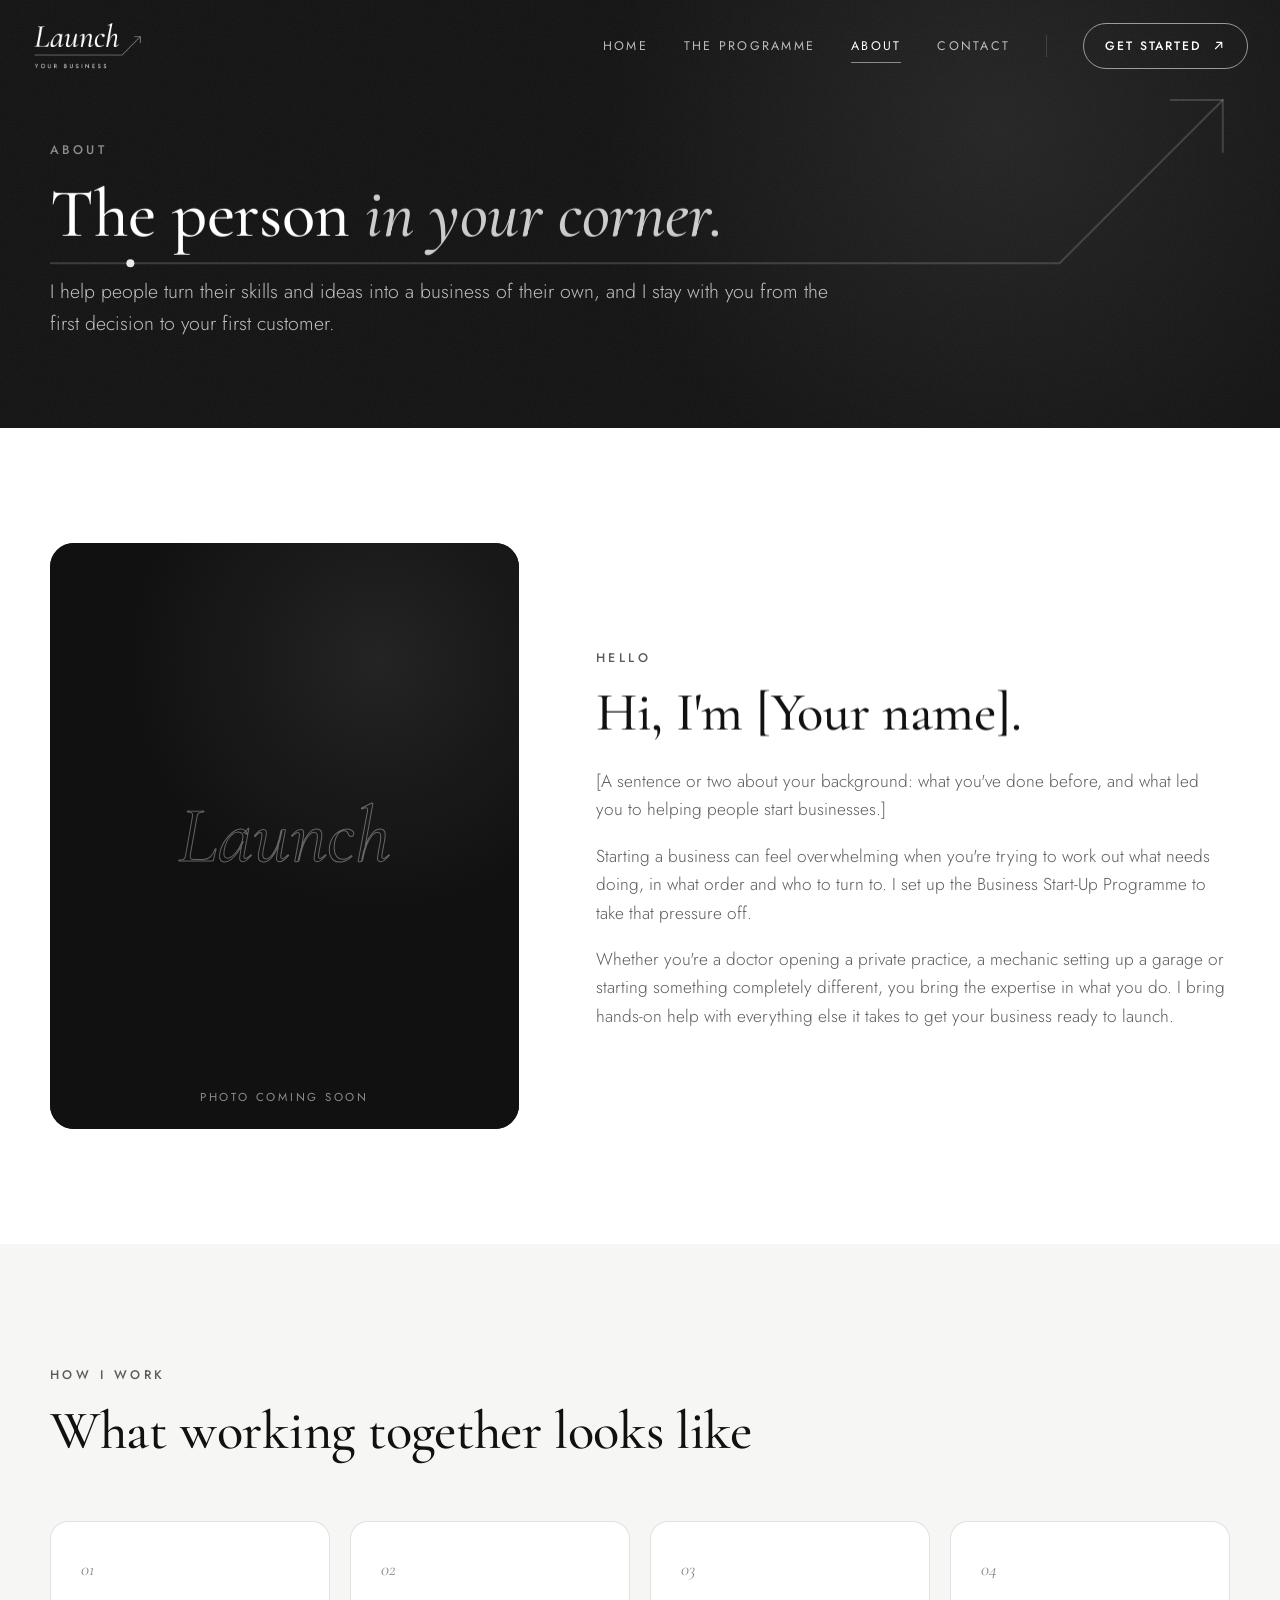
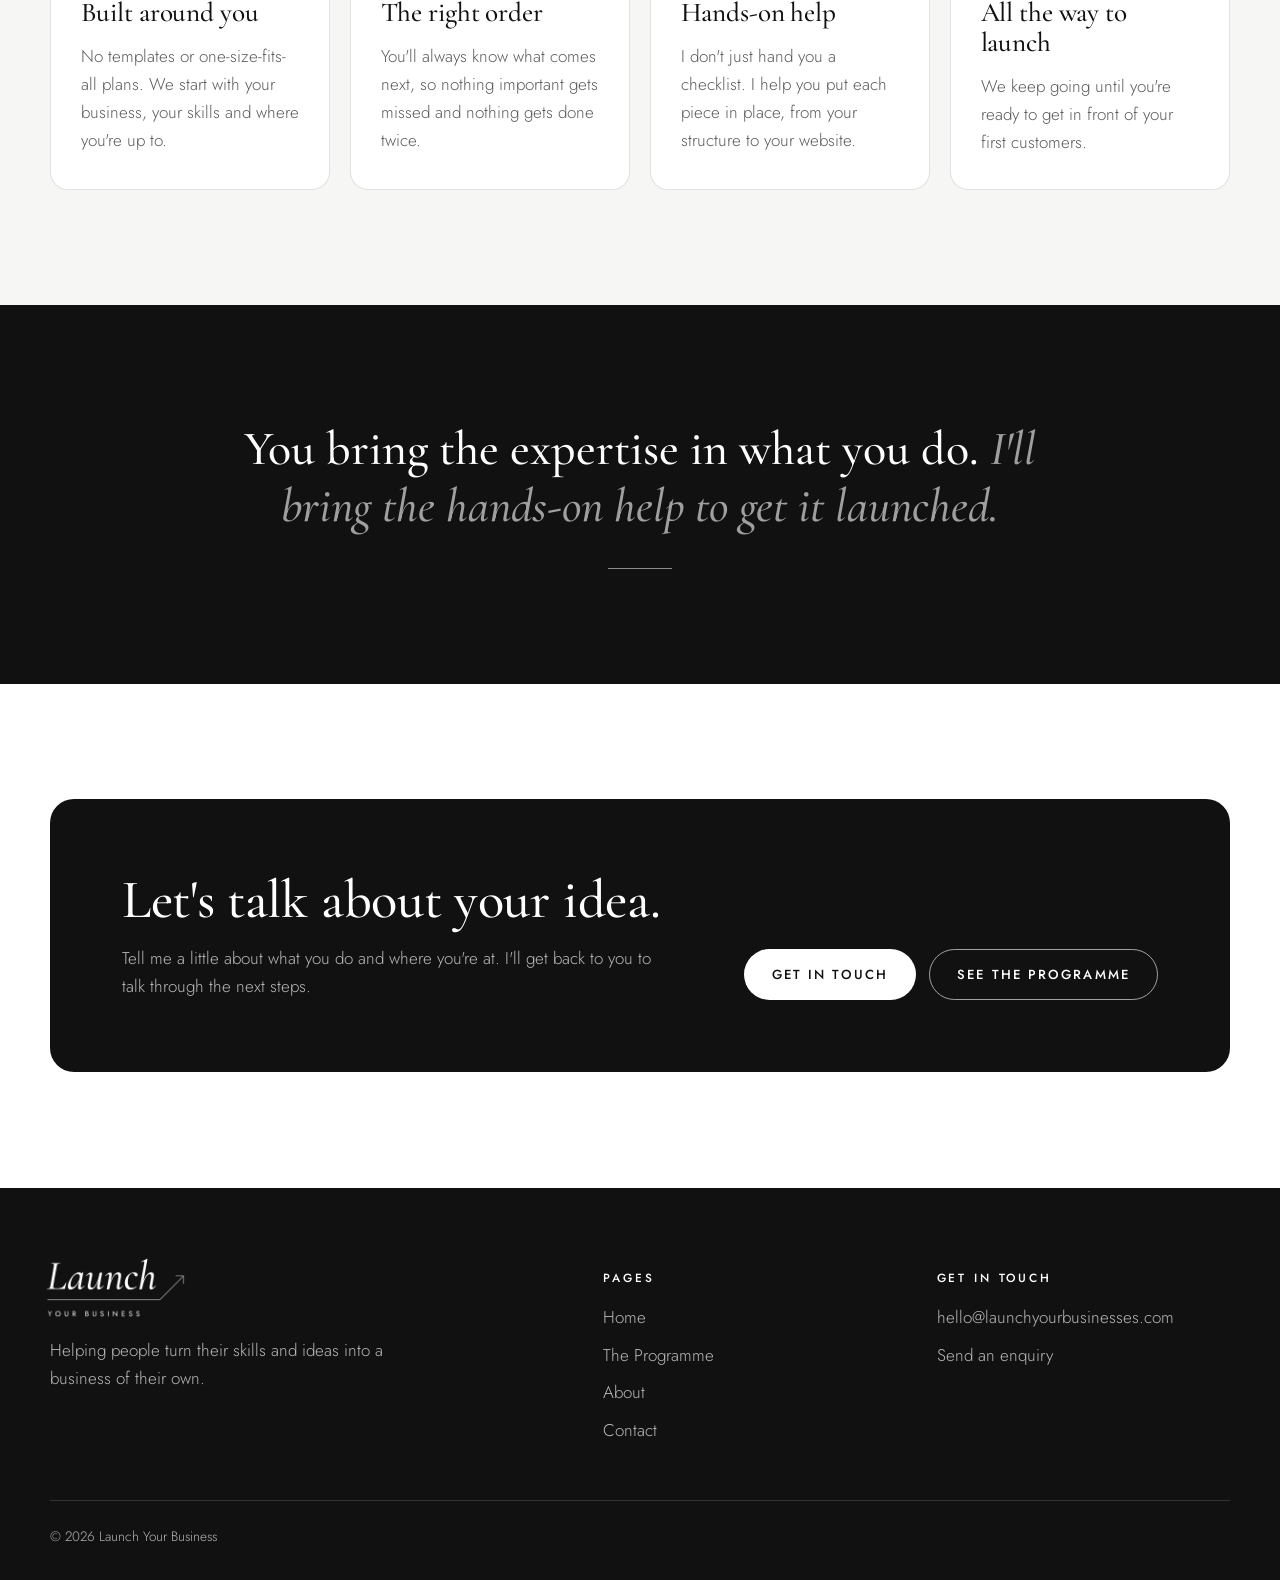
==== commit 7579f97c: "Use logo for favicons, add social share image and Twitter meta, point URLs at launch.buildyourweb.ae" ====
--- a/about/index.html
+++ b/about/index.html
@@ -16,19 +16,29 @@
     <meta name="theme-color" content="#111111" />
     <meta name="apple-mobile-web-app-status-bar-style" content="black" />
     <script>document.documentElement.classList.add("js");</script>
-    <link rel="canonical" href="https://www.launchyourbusinesses.com/about/" />
+    <link rel="canonical" href="https://launch.buildyourweb.ae/about/" />
 
-    <link rel="icon" type="image/png" href="../assets/logo/favicon.png?v=1" />
-    <link rel="apple-touch-icon" href="../assets/logo/favicon.png?v=1" />
+    <link rel="icon" href="../favicon.ico?v=2" sizes="48x48" />
+    <link rel="icon" type="image/png" sizes="32x32" href="../assets/logo/favicon-32.png?v=2" />
+    <link rel="icon" type="image/png" sizes="512x512" href="../assets/logo/favicon.png?v=2" />
+    <link rel="apple-touch-icon" sizes="180x180" href="../assets/logo/apple-touch-icon.png?v=2" />
 
     <meta property="og:type" content="website" />
-    <meta property="og:url" content="https://www.launchyourbusinesses.com/about/" />
+    <meta property="og:url" content="https://launch.buildyourweb.ae/about/" />
     <meta property="og:title" content="About | Launch Your Business" />
     <meta property="og:description" content="The person in your corner while you launch your business." />
-    <meta property="og:image" content="https://www.launchyourbusinesses.com/assets/logo/lyb-logo.png" />
+    <meta property="og:image" content="https://launch.buildyourweb.ae/assets/logo/og-image.png" />
+    <meta property="og:image:type" content="image/png" />
+    <meta property="og:image:width" content="1200" />
+    <meta property="og:image:height" content="630" />
+    <meta property="og:image:alt" content="Launch Your Business logo" />
     <meta property="og:site_name" content="Launch Your Business" />
     <meta property="og:locale" content="en_GB" />
     <meta name="twitter:card" content="summary_large_image" />
+    <meta name="twitter:title" content="About | Launch Your Business" />
+    <meta name="twitter:description" content="The person in your corner while you launch your business." />
+    <meta name="twitter:image" content="https://launch.buildyourweb.ae/assets/logo/og-image.png" />
+    <meta name="twitter:image:alt" content="Launch Your Business logo" />
 
     <link rel="preconnect" href="https://fonts.googleapis.com" />
     <link rel="preconnect" href="https://fonts.gstatic.com" crossorigin />
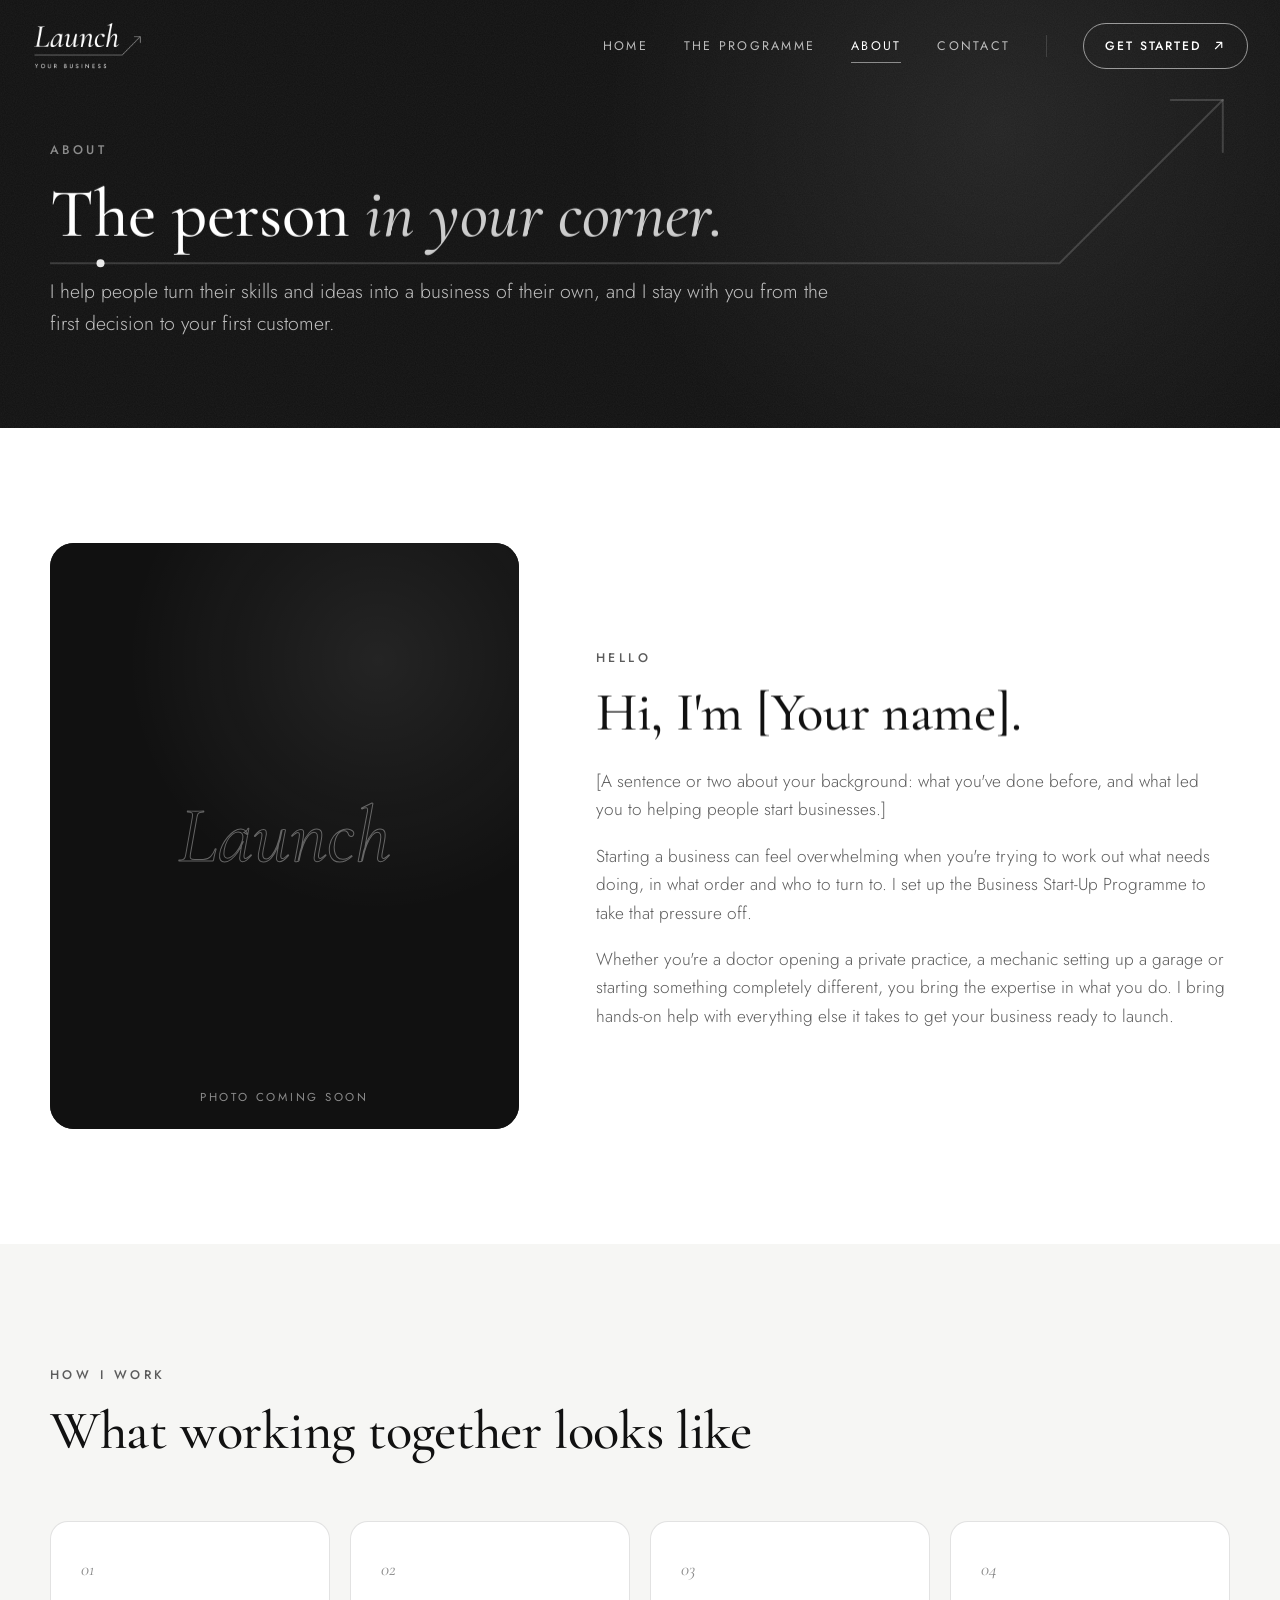
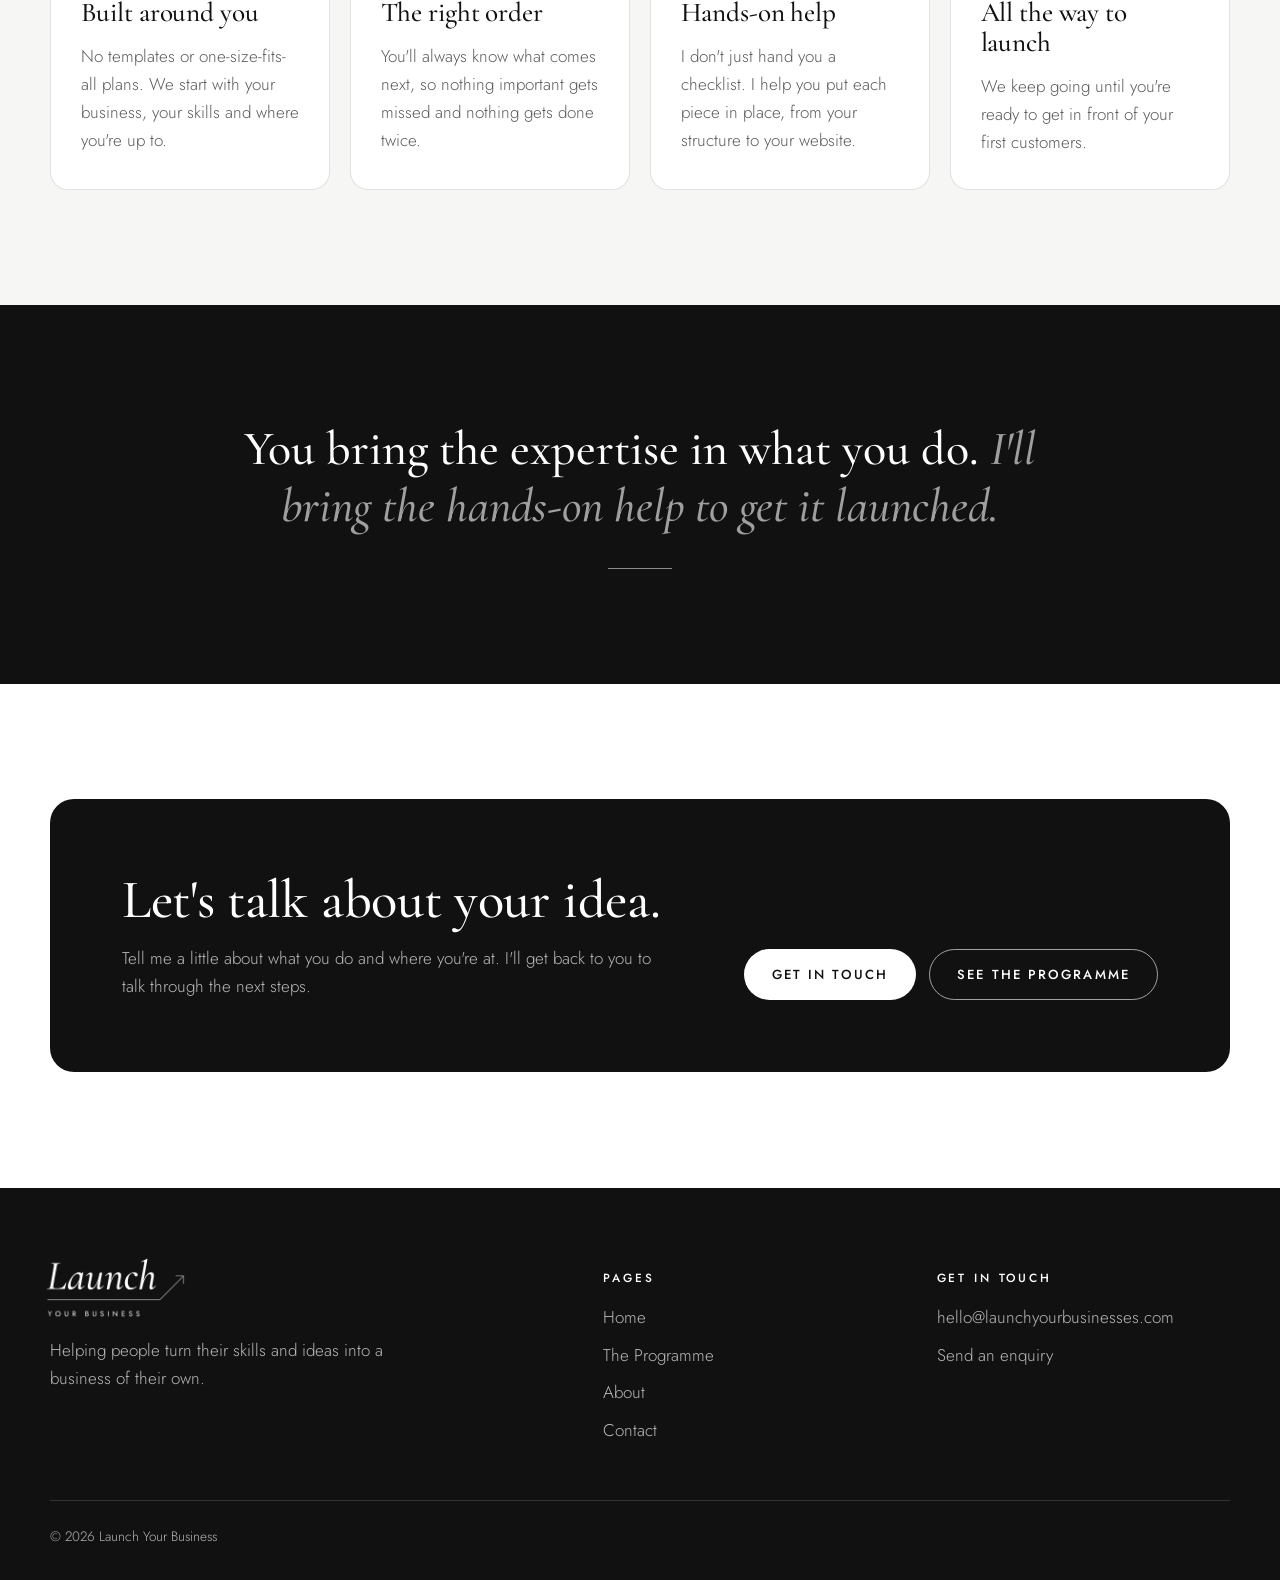
==== commit a3c167ba: "Fit share image logo inside centre square so cropped previews show it fully Co-Authored-By: Claude O" ====
--- a/about/index.html
+++ b/about/index.html
@@ -27,7 +27,7 @@
     <meta property="og:url" content="https://launch.buildyourweb.ae/about/" />
     <meta property="og:title" content="About | Launch Your Business" />
     <meta property="og:description" content="The person in your corner while you launch your business." />
-    <meta property="og:image" content="https://launch.buildyourweb.ae/assets/logo/og-image.png" />
+    <meta property="og:image" content="https://launch.buildyourweb.ae/assets/logo/og-image.png?v=2" />
     <meta property="og:image:type" content="image/png" />
     <meta property="og:image:width" content="1200" />
     <meta property="og:image:height" content="630" />
@@ -37,7 +37,7 @@
     <meta name="twitter:card" content="summary_large_image" />
     <meta name="twitter:title" content="About | Launch Your Business" />
     <meta name="twitter:description" content="The person in your corner while you launch your business." />
-    <meta name="twitter:image" content="https://launch.buildyourweb.ae/assets/logo/og-image.png" />
+    <meta name="twitter:image" content="https://launch.buildyourweb.ae/assets/logo/og-image.png?v=2" />
     <meta name="twitter:image:alt" content="Launch Your Business logo" />
 
     <link rel="preconnect" href="https://fonts.googleapis.com" />
